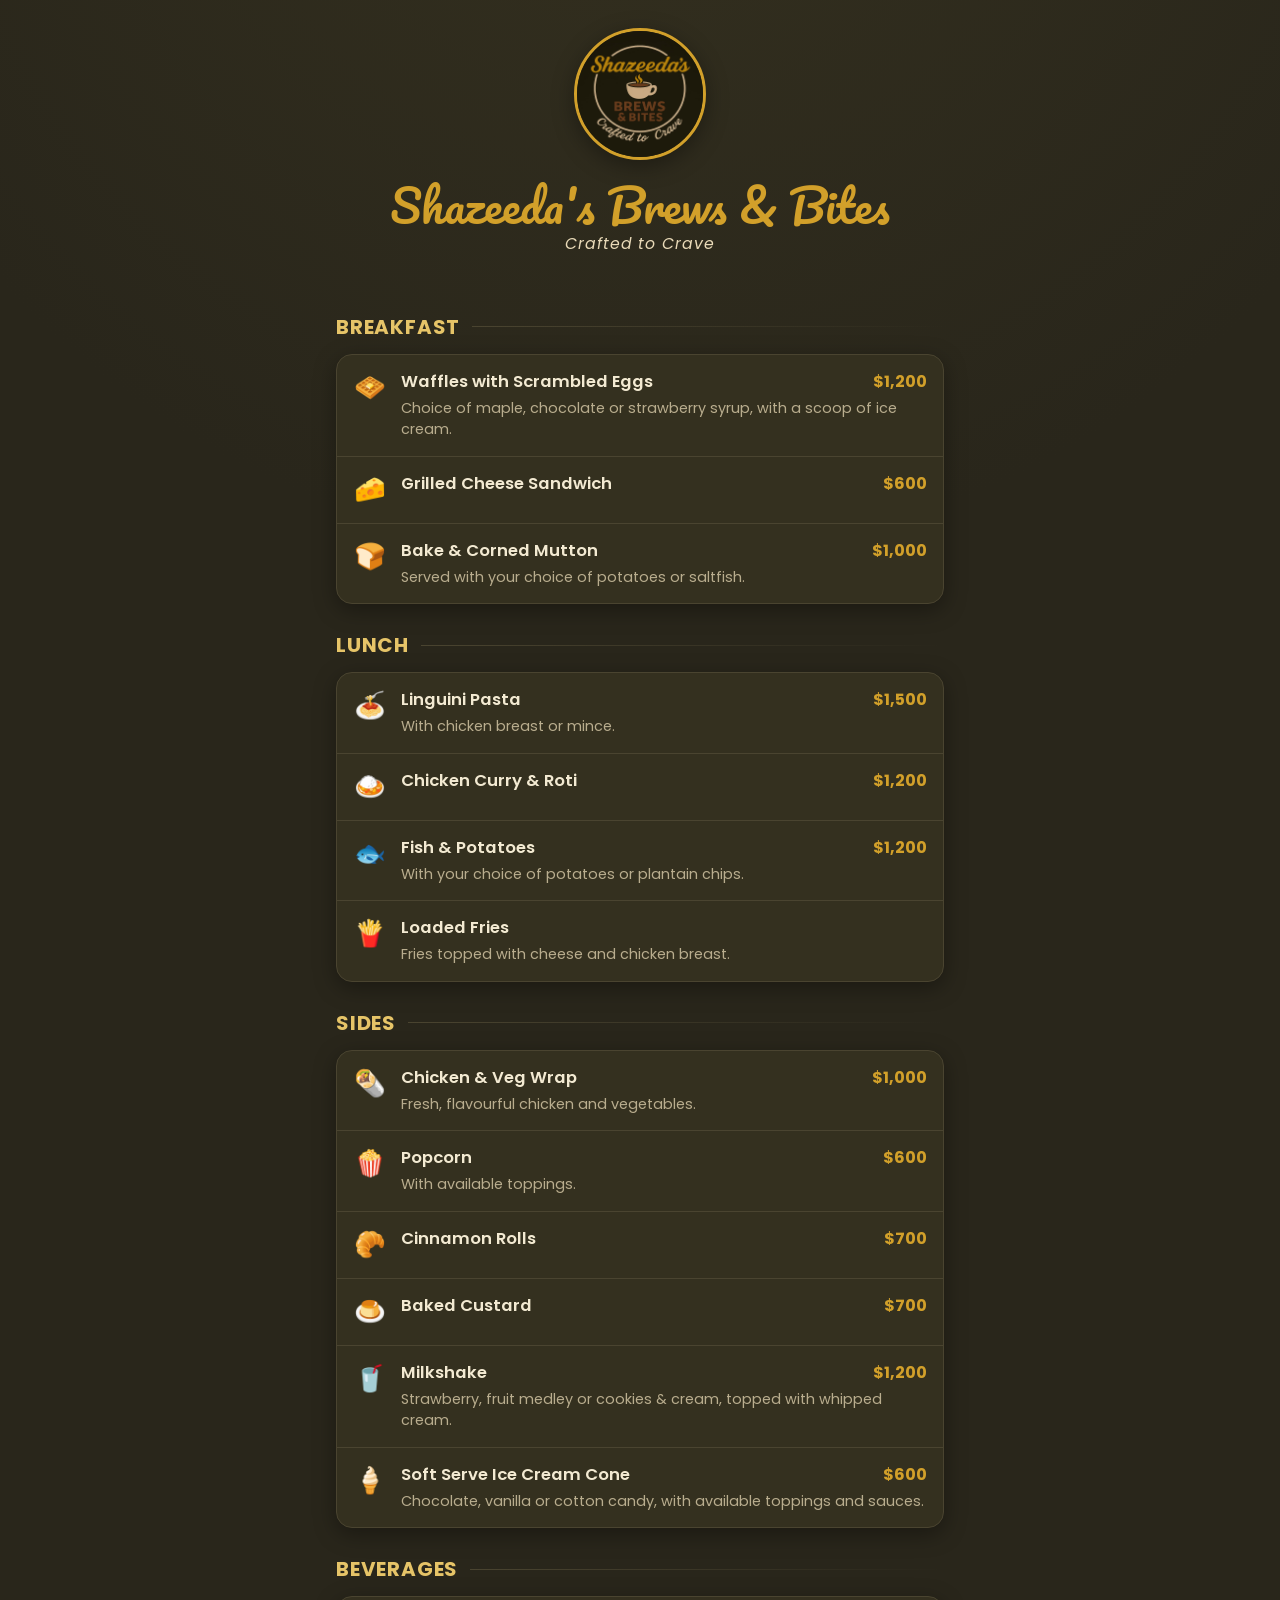
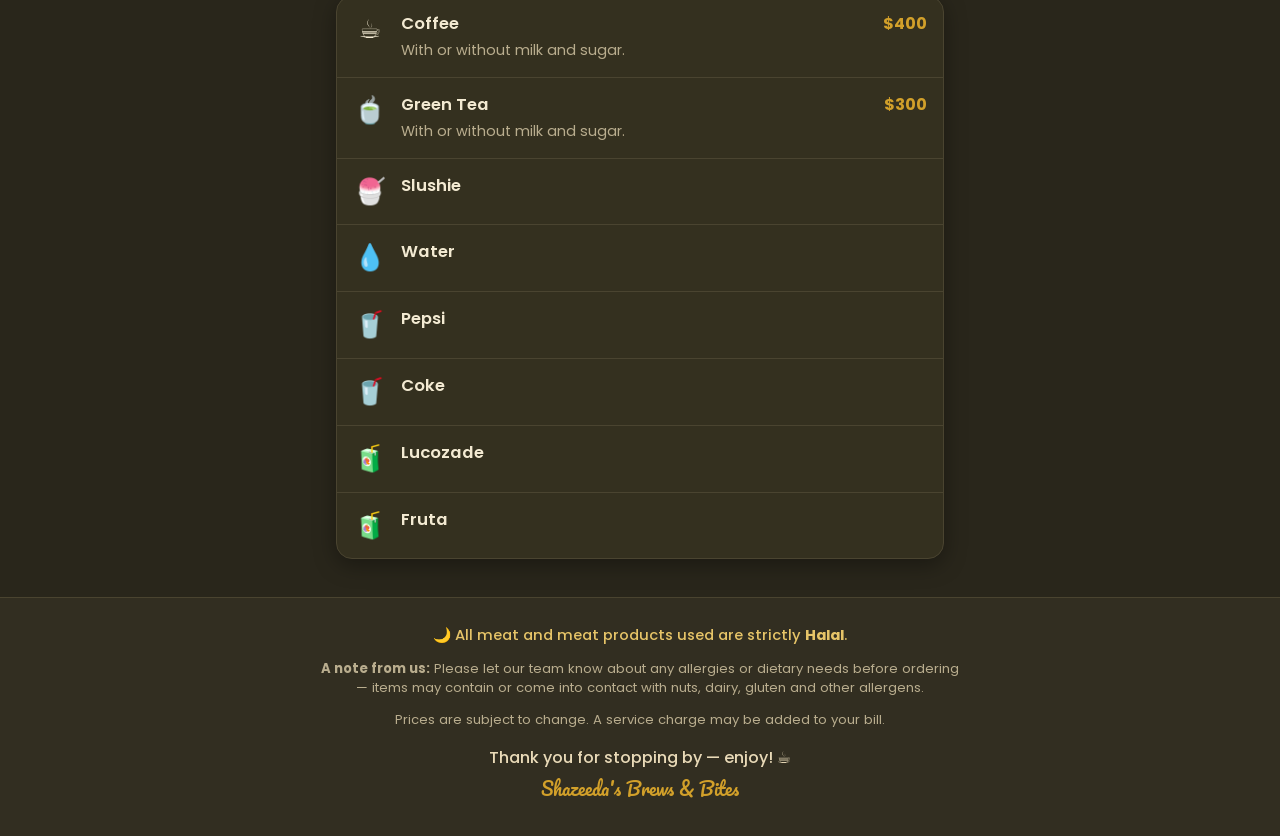
==== index.html @ 7656aca6 "Initial commit: Shazeeda's Brews & Bites digital menu Single-page, mobile-first QR menu. Loads from " ====
<!DOCTYPE html>
<html lang="en">
<head>
  <meta charset="UTF-8" />
  <meta name="viewport" content="width=device-width, initial-scale=1.0, viewport-fit=cover" />
  <meta name="theme-color" content="#29261b" />
  <title>Shazeeda's Brews &amp; Bites — Menu</title>
  <meta name="description" content="The menu for Shazeeda's Brews & Bites — crafted to crave. Coffee, cold drinks, bites and sweets." />

  <!-- Open Graph (nice preview if the link is shared) -->
  <meta property="og:title" content="Shazeeda's Brews & Bites — Menu" />
  <meta property="og:description" content="Crafted to crave. Tap to view our full menu." />
  <meta property="og:image" content="assets/logo.jpeg" />
  <meta property="og:type" content="website" />

  <link rel="icon" href="assets/logo.jpeg" />
  <link rel="apple-touch-icon" href="assets/logo.jpeg" />
  <link rel="preconnect" href="https://fonts.googleapis.com" />
  <link rel="preconnect" href="https://fonts.gstatic.com" crossorigin />
  <link href="https://fonts.googleapis.com/css2?family=Pacifico&family=Poppins:wght@400;500;600;700&display=swap" rel="stylesheet" />
  <link rel="stylesheet" href="css/styles.css" />
</head>
<body>
  <header class="header">
    <div class="header__inner">
      <img class="header__logo" src="assets/logo.jpeg" alt="Shazeeda's Brews & Bites logo" />
      <h1 class="header__name">Shazeeda's Brews &amp; Bites</h1>
      <p class="header__tagline">Crafted to Crave</p>
    </div>
  </header>

  <main class="menu" id="menu" aria-live="polite">
    <!-- Loading / error / menu content is injected here by js/app.js -->
    <div class="state" id="state">
      <div class="spinner" aria-hidden="true"></div>
      <p>Loading menu…</p>
    </div>
  </main>

  <footer class="footer">
    <div class="footer__inner">
      <p class="footer__note footer__halal">
        🌙 All meat and meat products used are strictly <strong>Halal</strong>.
      </p>
      <p class="footer__note">
        <strong>A note from us:</strong> Please let our team know about any
        allergies or dietary needs before ordering — items may contain or come
        into contact with nuts, dairy, gluten and other allergens.
      </p>
      <p class="footer__note">
        Prices are subject to change. A service charge may be added to your bill.
      </p>
      <p class="footer__thanks">Thank you for stopping by — enjoy! ☕</p>
      <p class="footer__brand">Shazeeda's Brews &amp; Bites</p>
    </div>
  </footer>

  <script src="js/config.js"></script>
  <script src="js/app.js"></script>
</body>
</html>
---- css/styles.css ----
/* =============================================================
   Shazeeda's Brews & Bites — styles
   Brand palette pulled from the logo:
     deep olive-brown background, gold script, cream, warm brown.
   Mobile-first; scales up cleanly on tablet/desktop.
   ============================================================= */

:root {
  --bg:        #29261b;  /* deep olive-brown (logo background) */
  --bg-soft:   #322e21;  /* slightly lighter panel */
  --card:      #34301f;  /* menu card */
  --card-line: #4a4430;  /* hairline / dividers */
  --gold:      #d2a02a;  /* "Shazeeda's" script gold */
  --gold-soft: #e6c468;
  --cream:     #e9dab8;  /* cup / outline cream */
  --brown:     #6d4a30;  /* "BREWS & BITES" brown */
  --text:      #f3ead2;  /* main readable text */
  --text-dim:  #b9ad8e;  /* descriptions / muted */

  --maxw: 640px;
  --radius: 16px;
  --shadow: 0 6px 22px rgba(0, 0, 0, 0.35);
}

* { box-sizing: border-box; }

html { -webkit-text-size-adjust: 100%; }

body {
  margin: 0;
  font-family: "Poppins", system-ui, -apple-system, Segoe UI, Roboto, sans-serif;
  color: var(--text);
  background: var(--bg);
  background-image:
    radial-gradient(120% 60% at 50% -10%, #34301f 0%, var(--bg) 55%);
  line-height: 1.5;
  -webkit-font-smoothing: antialiased;
  text-rendering: optimizeLegibility;
}

/* ---------- Header ---------- */
.header {
  padding: calc(env(safe-area-inset-top) + 28px) 20px 22px;
  text-align: center;
}
.header__inner { max-width: var(--maxw); margin: 0 auto; }

.header__logo {
  width: 132px;
  height: 132px;
  object-fit: cover;
  border-radius: 50%;
  border: 3px solid var(--gold);
  box-shadow: var(--shadow);
  background: var(--bg);
}
.header__name {
  font-family: "Pacifico", cursive;
  font-weight: 400;
  color: var(--gold);
  font-size: clamp(1.9rem, 8vw, 2.8rem);
  margin: 14px 0 2px;
  line-height: 1.1;
}
.header__tagline {
  margin: 0;
  color: var(--cream);
  font-style: italic;
  letter-spacing: 0.06em;
  font-size: 0.98rem;
}

/* ---------- Menu ---------- */
.menu {
  max-width: var(--maxw);
  margin: 0 auto;
  padding: 8px 16px 28px;
}

.category { margin-top: 26px; }

.category__title {
  display: flex;
  align-items: center;
  gap: 12px;
  font-size: 1.25rem;
  font-weight: 700;
  letter-spacing: 0.04em;
  text-transform: uppercase;
  color: var(--gold-soft);
  margin: 0 0 12px;
}
.category__title::after {
  content: "";
  flex: 1;
  height: 1px;
  background: linear-gradient(to right, var(--card-line), transparent);
}

.card {
  background: var(--card);
  border: 1px solid var(--card-line);
  border-radius: var(--radius);
  overflow: hidden;
  box-shadow: var(--shadow);
}

.item {
  display: flex;
  align-items: flex-start;
  gap: 14px;
  padding: 15px 16px;
}
.item + .item { border-top: 1px solid var(--card-line); }

.item__icon {
  font-size: 1.6rem;
  line-height: 1.4;
  flex-shrink: 0;
  width: 34px;
  text-align: center;
}
.item__body { flex: 1; min-width: 0; }

.item__head {
  display: flex;
  justify-content: space-between;
  align-items: baseline;
  gap: 12px;
}
.item__name {
  font-weight: 600;
  font-size: 1.04rem;
  color: var(--text);
}
.item__price {
  font-weight: 700;
  color: var(--gold);
  white-space: nowrap;
  font-variant-numeric: tabular-nums;
}
.item__desc {
  margin: 3px 0 0;
  color: var(--text-dim);
  font-size: 0.9rem;
}

/* ---------- Loading / empty / error states ---------- */
.state {
  text-align: center;
  color: var(--text-dim);
  padding: 60px 20px;
}
.spinner {
  width: 38px;
  height: 38px;
  margin: 0 auto 14px;
  border: 3px solid var(--card-line);
  border-top-color: var(--gold);
  border-radius: 50%;
  animation: spin 0.9s linear infinite;
}
@keyframes spin { to { transform: rotate(360deg); } }

/* ---------- Footer ---------- */
.footer {
  margin-top: 10px;
  padding: 26px 20px calc(env(safe-area-inset-bottom) + 34px);
  background: var(--bg-soft);
  border-top: 1px solid var(--card-line);
}
.footer__inner {
  max-width: var(--maxw);
  margin: 0 auto;
  text-align: center;
}
.footer__note {
  font-size: 0.82rem;
  color: var(--text-dim);
  margin: 0 0 12px;
}
.footer__halal {
  color: var(--gold-soft);
  font-size: 0.92rem;
  font-weight: 500;
}
.footer__thanks {
  color: var(--cream);
  font-weight: 500;
  margin: 16px 0 6px;
}
.footer__brand {
  font-family: "Pacifico", cursive;
  color: var(--gold);
  font-size: 1.1rem;
  margin: 4px 0 0;
}

/* Respect reduced-motion preference */
@media (prefers-reduced-motion: reduce) {
  .spinner { animation: none; }
}
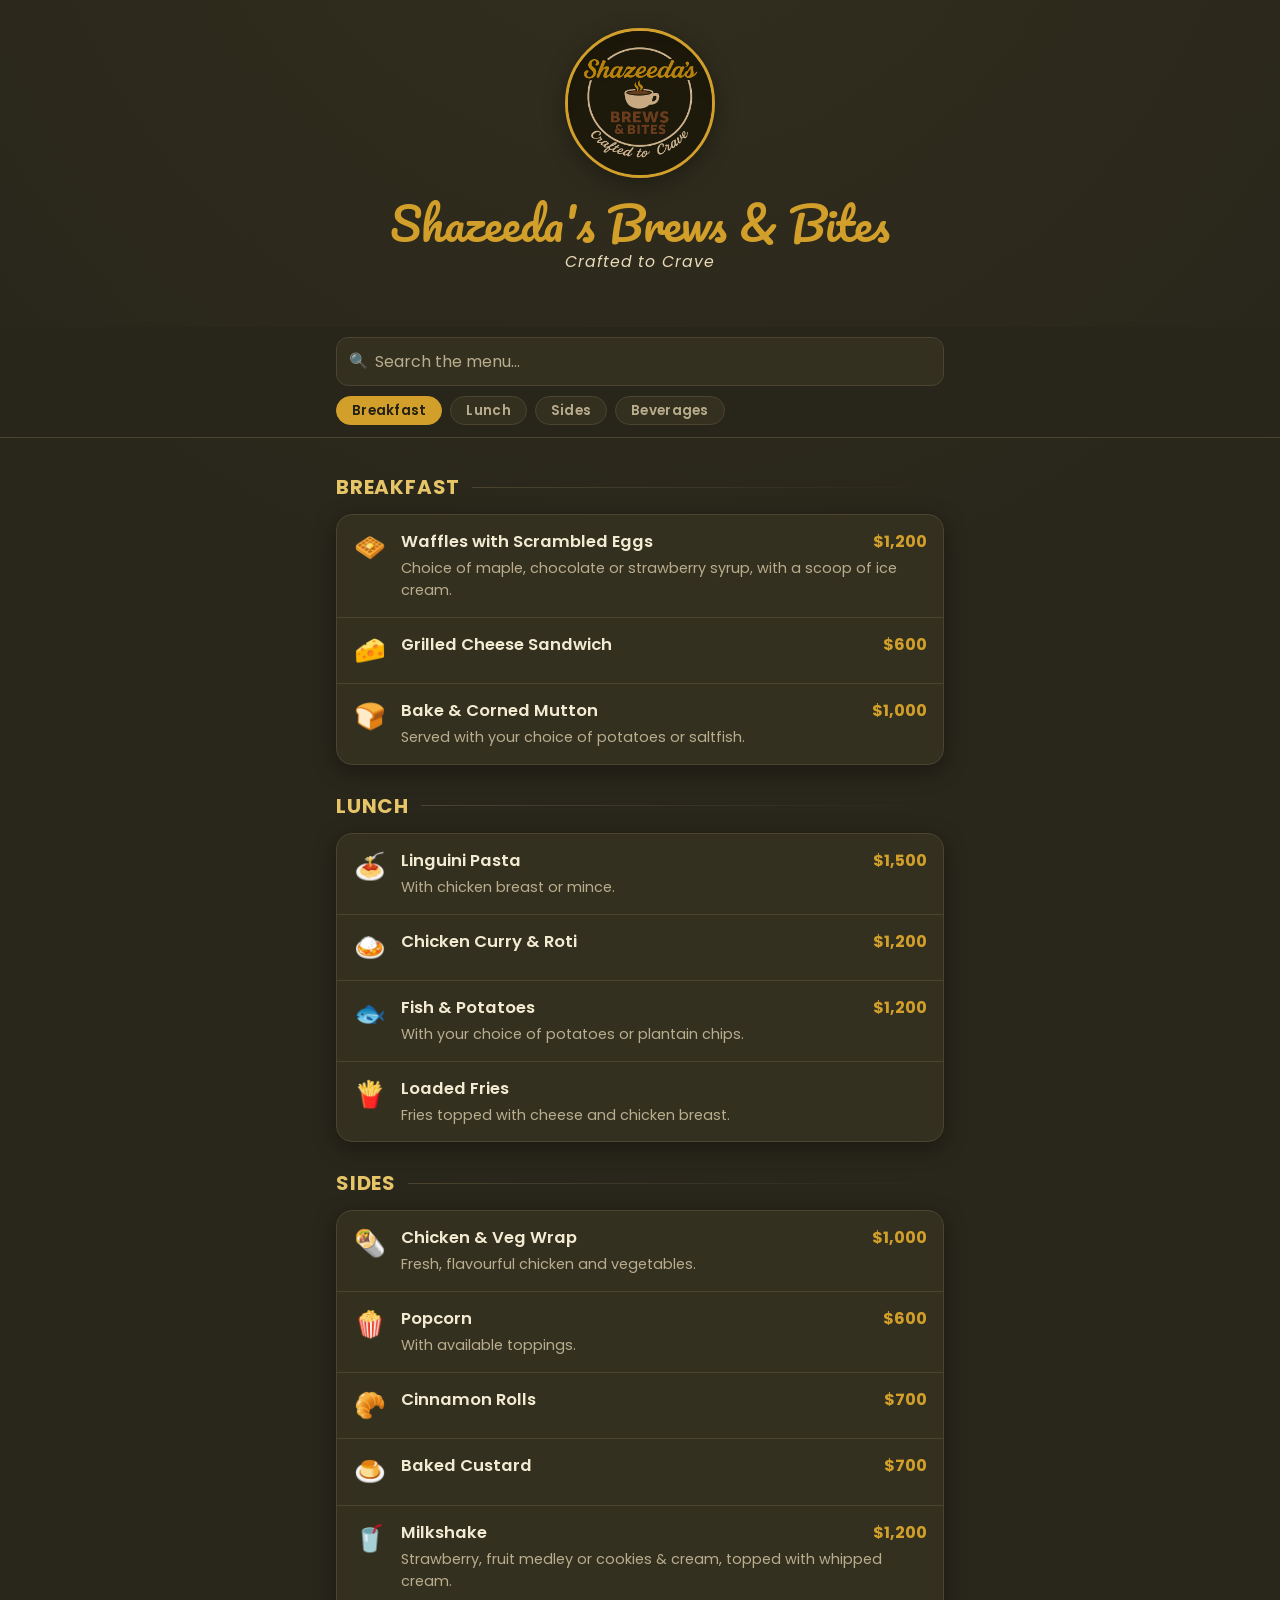
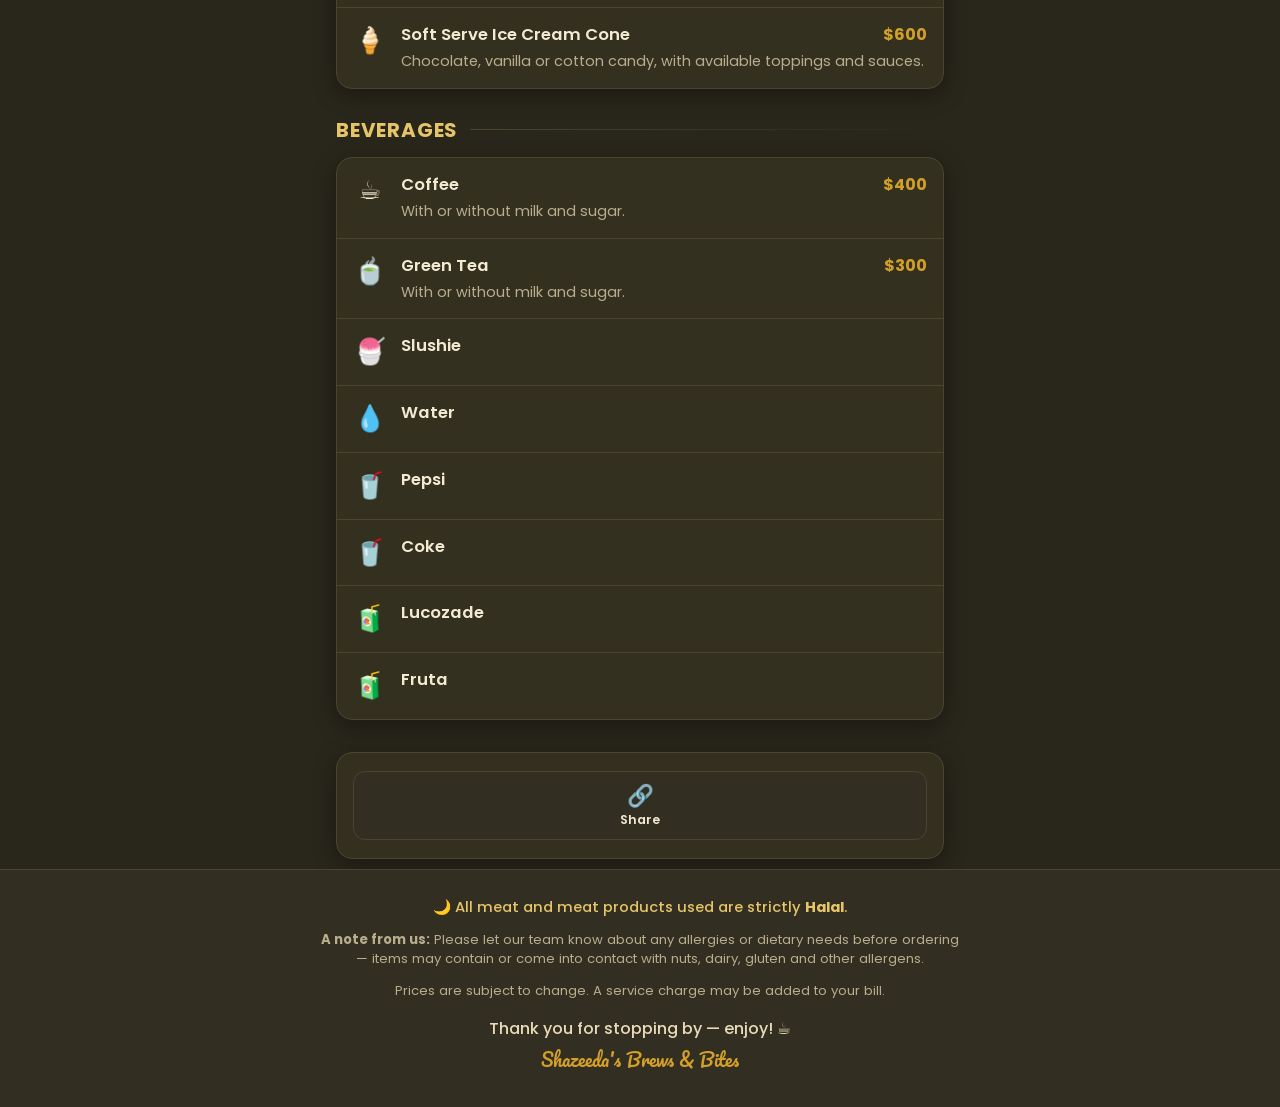
==== commit 744d0d40: "Add menu UX features: search, category tabs, contact bar, hours, caching - Sticky category tabs with" ====
--- a/index.html
+++ b/index.html
@@ -5,7 +5,7 @@
   <meta name="viewport" content="width=device-width, initial-scale=1.0, viewport-fit=cover" />
   <meta name="theme-color" content="#29261b" />
   <title>Shazeeda's Brews &amp; Bites — Menu</title>
-  <meta name="description" content="The menu for Shazeeda's Brews & Bites — crafted to crave. Coffee, cold drinks, bites and sweets." />
+  <meta name="description" content="The menu for Shazeeda's Brews & Bites — crafted to crave. Breakfast, lunch, sides and beverages. All meat strictly Halal." />
 
   <!-- Open Graph (nice preview if the link is shared) -->
   <meta property="og:title" content="Shazeeda's Brews & Bites — Menu" />
@@ -15,6 +15,7 @@
 
   <link rel="icon" href="assets/logo.jpeg" />
   <link rel="apple-touch-icon" href="assets/logo.jpeg" />
+  <link rel="manifest" href="manifest.webmanifest" />
   <link rel="preconnect" href="https://fonts.googleapis.com" />
   <link rel="preconnect" href="https://fonts.gstatic.com" crossorigin />
   <link href="https://fonts.googleapis.com/css2?family=Pacifico&family=Poppins:wght@400;500;600;700&display=swap" rel="stylesheet" />
@@ -26,8 +27,29 @@
       <img class="header__logo" src="assets/logo.jpeg" alt="Shazeeda's Brews & Bites logo" />
       <h1 class="header__name">Shazeeda's Brews &amp; Bites</h1>
       <p class="header__tagline">Crafted to Crave</p>
+      <!-- Open / Closed badge injected here by js/app.js when hours are set -->
+      <div id="status-badge" class="status-badge" hidden></div>
     </div>
   </header>
+
+  <!-- Sticky controls: search + category tabs (built by js/app.js) -->
+  <div class="controls" id="controls">
+    <div class="controls__inner">
+      <div class="search" id="search-wrap" hidden>
+        <span class="search__icon" aria-hidden="true">🔍</span>
+        <input
+          id="search"
+          class="search__input"
+          type="search"
+          inputmode="search"
+          autocomplete="off"
+          placeholder="Search the menu…"
+          aria-label="Search the menu"
+        />
+      </div>
+      <nav class="catnav" id="catnav" aria-label="Menu categories"></nav>
+    </div>
+  </div>
 
   <main class="menu" id="menu" aria-live="polite">
     <!-- Loading / error / menu content is injected here by js/app.js -->
@@ -36,6 +58,9 @@
       <p>Loading menu…</p>
     </div>
   </main>
+
+  <!-- Contact / hours card (built by js/app.js from BUSINESS_INFO) -->
+  <section class="info" id="info" hidden></section>
 
   <footer class="footer">
     <div class="footer__inner">
@@ -55,6 +80,9 @@
     </div>
   </footer>
 
+  <!-- Back to top -->
+  <button id="to-top" class="to-top" type="button" aria-label="Back to top" hidden>↑</button>
+
   <script src="js/config.js"></script>
   <script src="js/app.js"></script>
 </body>
--- a/css/styles.css
+++ b/css/styles.css
@@ -24,7 +24,11 @@
 
 * { box-sizing: border-box; }
 
-html { -webkit-text-size-adjust: 100%; }
+html {
+  -webkit-text-size-adjust: 100%;
+  scroll-behavior: smooth;
+  scroll-padding-top: 120px; /* keep anchored sections clear of sticky nav */
+}
 
 body {
   margin: 0;
@@ -196,7 +200,233 @@
   margin: 4px 0 0;
 }
 
+/* ---------- Status badge (Open / Closed) ---------- */
+.status-badge {
+  display: inline-flex;
+  align-items: center;
+  gap: 6px;
+  margin-top: 12px;
+  padding: 5px 13px;
+  border-radius: 999px;
+  font-size: 0.82rem;
+  font-weight: 600;
+  border: 1px solid transparent;
+}
+.status-badge.is-open {
+  color: #b9f6c0;
+  background: rgba(60, 160, 80, 0.15);
+  border-color: rgba(120, 210, 140, 0.4);
+}
+.status-badge.is-closed {
+  color: #f0c0a8;
+  background: rgba(170, 80, 50, 0.15);
+  border-color: rgba(210, 130, 100, 0.4);
+}
+.status-badge__detail { font-weight: 400; opacity: 0.85; }
+
+/* ---------- Sticky controls (search + category tabs) ---------- */
+.controls {
+  position: sticky;
+  top: 0;
+  z-index: 20;
+  background: rgba(41, 38, 27, 0.92);
+  backdrop-filter: blur(8px);
+  -webkit-backdrop-filter: blur(8px);
+  border-bottom: 1px solid var(--card-line);
+}
+.controls__inner {
+  max-width: var(--maxw);
+  margin: 0 auto;
+  padding: 10px 16px;
+}
+
+.search { position: relative; }
+.search__icon {
+  position: absolute;
+  left: 13px; top: 50%;
+  transform: translateY(-50%);
+  font-size: 0.95rem;
+  opacity: 0.7;
+  pointer-events: none;
+}
+.search__input {
+  width: 100%;
+  padding: 11px 14px 11px 38px;
+  border-radius: 12px;
+  border: 1px solid var(--card-line);
+  background: var(--card);
+  color: var(--text);
+  font-size: 16px; /* >=16px stops iOS zoom-on-focus */
+  font-family: inherit;
+}
+.search__input::placeholder { color: var(--text-dim); }
+.search__input:focus {
+  outline: none;
+  border-color: var(--gold);
+  box-shadow: 0 0 0 3px rgba(210, 160, 42, 0.18);
+}
+
+.catnav {
+  display: flex;
+  gap: 8px;
+  overflow-x: auto;
+  scrollbar-width: none;
+  margin-top: 10px;
+  padding-bottom: 2px;
+}
+.catnav::-webkit-scrollbar { display: none; }
+.catnav:empty { display: none; }
+.catnav__btn {
+  flex: 0 0 auto;
+  padding: 7px 15px;
+  border-radius: 999px;
+  border: 1px solid var(--card-line);
+  background: var(--card);
+  color: var(--text-dim);
+  font: 600 0.85rem/1 "Poppins", sans-serif;
+  letter-spacing: 0.02em;
+  cursor: pointer;
+  transition: background 0.15s, color 0.15s, border-color 0.15s;
+}
+.catnav__btn.is-active {
+  background: var(--gold);
+  color: #221f15;
+  border-color: var(--gold);
+}
+
+/* ---------- Item tags ---------- */
+.tags { display: flex; flex-wrap: wrap; gap: 6px; margin-top: 7px; }
+.tag {
+  font-size: 0.7rem;
+  font-weight: 600;
+  letter-spacing: 0.03em;
+  text-transform: uppercase;
+  color: var(--gold-soft);
+  background: rgba(210, 160, 42, 0.12);
+  border: 1px solid rgba(210, 160, 42, 0.3);
+  border-radius: 6px;
+  padding: 2px 8px;
+}
+
+/* ---------- Info card (contact / hours) ---------- */
+.info {
+  max-width: var(--maxw);
+  margin: 4px auto 0;
+  padding: 0 16px;
+}
+.info__inner {
+  background: var(--card);
+  border: 1px solid var(--card-line);
+  border-radius: var(--radius);
+  padding: 18px 16px;
+  box-shadow: var(--shadow);
+}
+.actions {
+  display: grid;
+  grid-template-columns: repeat(auto-fit, minmax(84px, 1fr));
+  gap: 10px;
+}
+.action {
+  display: flex;
+  flex-direction: column;
+  align-items: center;
+  gap: 5px;
+  padding: 12px 6px;
+  border-radius: 12px;
+  border: 1px solid var(--card-line);
+  background: var(--bg-soft);
+  color: var(--text);
+  font: 600 0.78rem/1.1 "Poppins", sans-serif;
+  text-decoration: none;
+  cursor: pointer;
+  text-align: center;
+  transition: transform 0.12s, border-color 0.12s;
+}
+.action:active { transform: scale(0.96); }
+.action:hover { border-color: var(--gold); }
+.action__icon { font-size: 1.35rem; }
+
+.info__address {
+  margin: 14px 0 0;
+  text-align: center;
+  color: var(--cream);
+  font-size: 0.9rem;
+}
+
+.hours { margin-top: 14px; }
+.hours summary {
+  cursor: pointer;
+  color: var(--gold-soft);
+  font-weight: 600;
+  font-size: 0.9rem;
+  list-style: none;
+  text-align: center;
+}
+.hours summary::-webkit-details-marker { display: none; }
+.hours__list {
+  list-style: none;
+  margin: 12px 0 0;
+  padding: 0;
+}
+.hours__row {
+  display: flex;
+  justify-content: space-between;
+  padding: 6px 4px;
+  font-size: 0.88rem;
+  color: var(--text-dim);
+  border-top: 1px solid var(--card-line);
+}
+.hours__row.is-today {
+  color: var(--text);
+  font-weight: 600;
+}
+
+/* ---------- Back to top ---------- */
+.to-top {
+  position: fixed;
+  right: 16px;
+  bottom: calc(env(safe-area-inset-bottom) + 16px);
+  z-index: 30;
+  width: 46px;
+  height: 46px;
+  border-radius: 50%;
+  border: 1px solid var(--gold);
+  background: var(--gold);
+  color: #221f15;
+  font-size: 1.3rem;
+  font-weight: 700;
+  cursor: pointer;
+  box-shadow: var(--shadow);
+}
+
+/* ---------- Toast ---------- */
+.toast {
+  position: fixed;
+  left: 50%;
+  bottom: calc(env(safe-area-inset-bottom) + 24px);
+  transform: translate(-50%, 20px);
+  z-index: 40;
+  background: #1d1b13;
+  color: var(--text);
+  border: 1px solid var(--card-line);
+  padding: 11px 18px;
+  border-radius: 999px;
+  font-size: 0.88rem;
+  box-shadow: var(--shadow);
+  opacity: 0;
+  pointer-events: none;
+  transition: opacity 0.2s, transform 0.2s;
+}
+.toast.is-shown { opacity: 1; transform: translate(-50%, 0); }
+
+/* Tablet / desktop niceties */
+@media (min-width: 700px) {
+  .header__logo { width: 150px; height: 150px; }
+}
+
 /* Respect reduced-motion preference */
 @media (prefers-reduced-motion: reduce) {
+  html { scroll-behavior: auto; }
   .spinner { animation: none; }
-}
+  .action, .catnav__btn, .toast { transition: none; }
+}
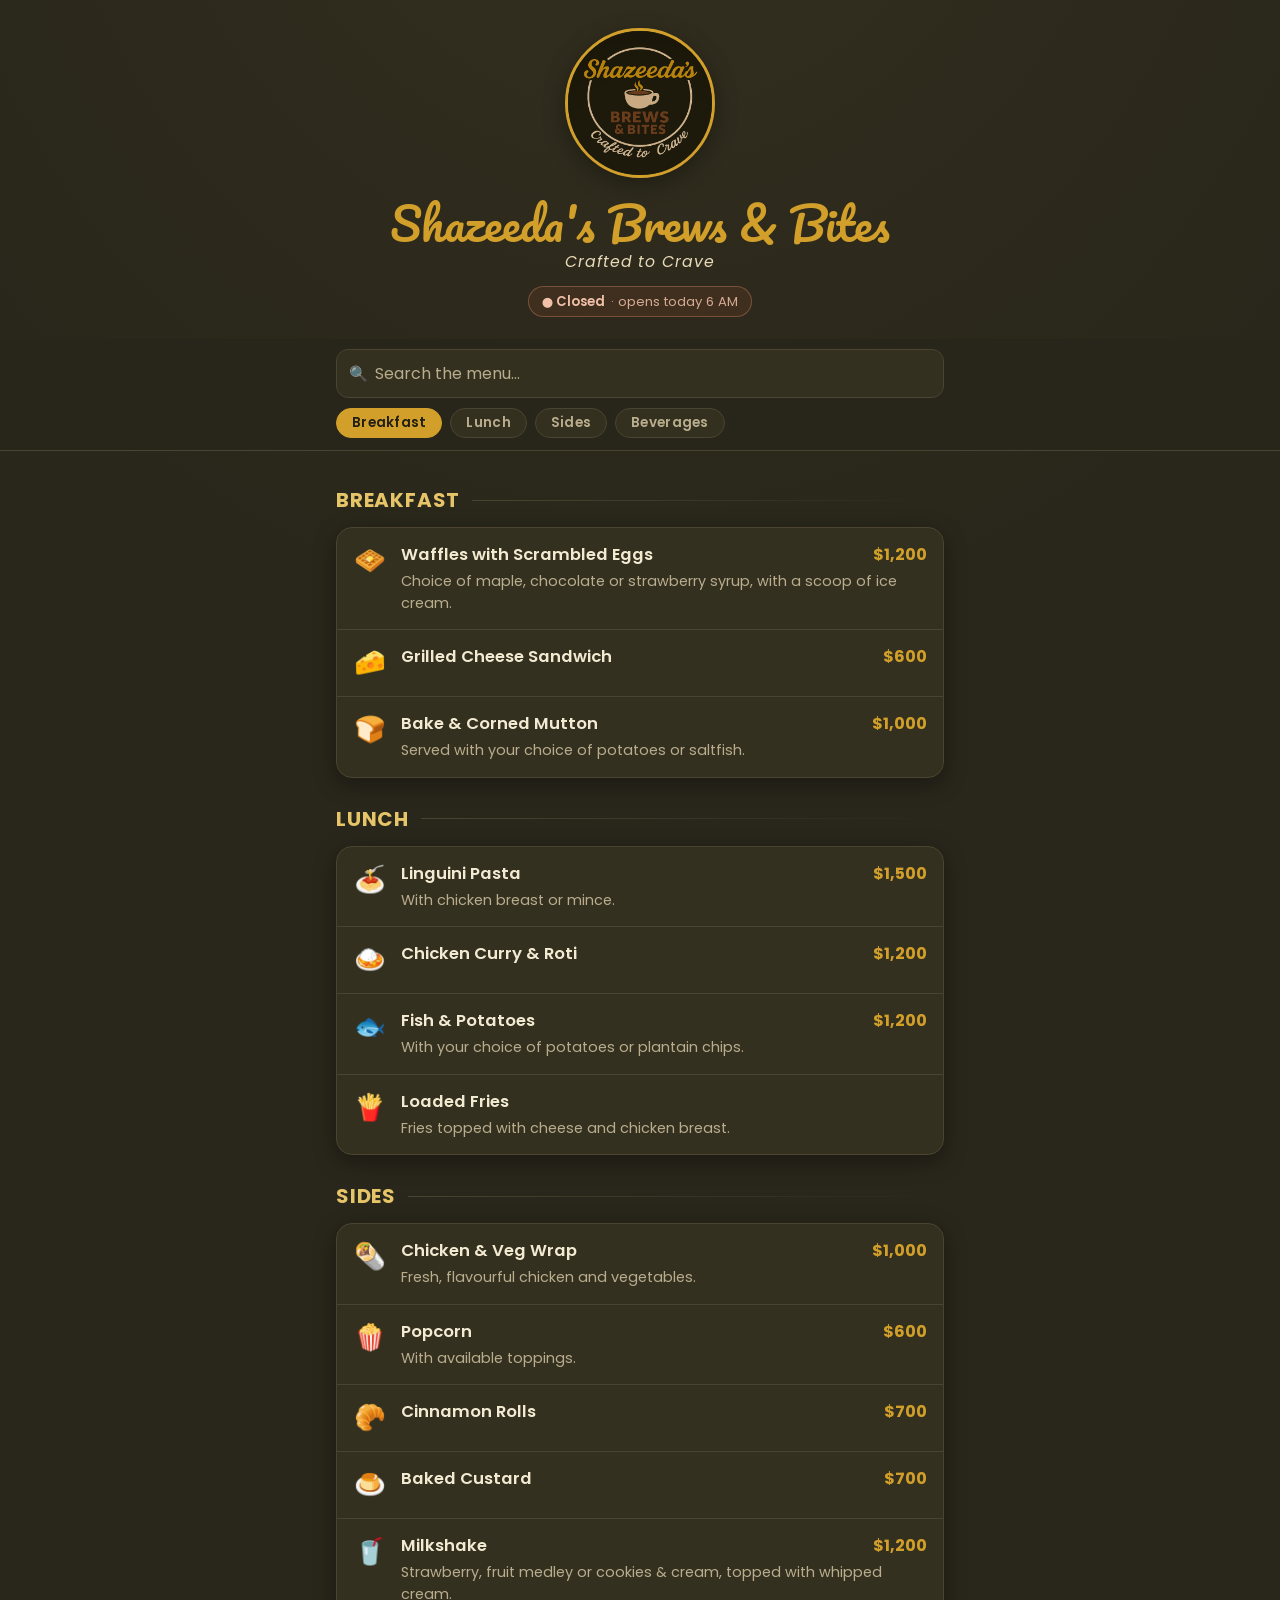
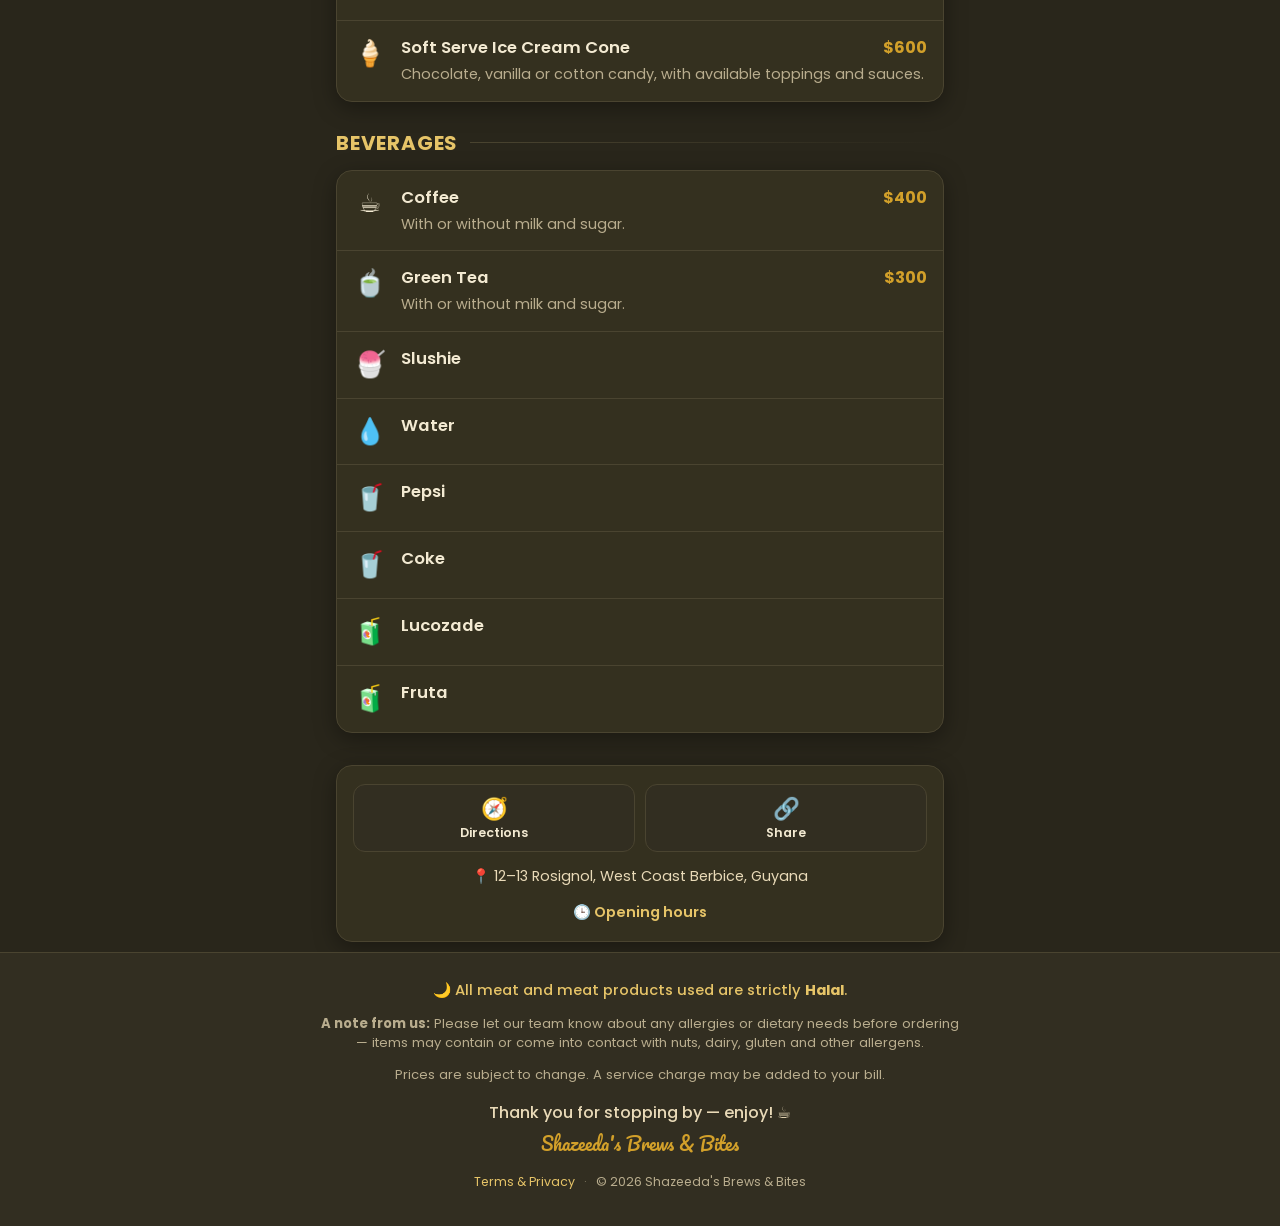
==== commit efb51727: "Pre-go-live: exact directions, security headers, legal pages - Point Directions button at the exact " ====
--- a/index.html
+++ b/index.html
@@ -77,6 +77,11 @@
       </p>
       <p class="footer__thanks">Thank you for stopping by — enjoy! ☕</p>
       <p class="footer__brand">Shazeeda's Brews &amp; Bites</p>
+      <p class="footer__legal">
+        <a href="legal.html">Terms &amp; Privacy</a>
+        <span aria-hidden="true">·</span>
+        © <span id="year">2026</span> Shazeeda's Brews &amp; Bites
+      </p>
     </div>
   </footer>
 
--- a/css/styles.css
+++ b/css/styles.css
@@ -199,6 +199,17 @@
   font-size: 1.1rem;
   margin: 4px 0 0;
 }
+.footer__legal {
+  margin: 16px 0 0;
+  font-size: 0.78rem;
+  color: var(--text-dim);
+}
+.footer__legal a {
+  color: var(--gold-soft);
+  text-decoration: none;
+}
+.footer__legal a:hover { text-decoration: underline; }
+.footer__legal span[aria-hidden] { margin: 0 6px; opacity: 0.6; }
 
 /* ---------- Status badge (Open / Closed) ---------- */
 .status-badge {
@@ -379,6 +390,13 @@
 .hours__row.is-today {
   color: var(--text);
   font-weight: 600;
+}
+.hours__note {
+  margin: 12px 0 0;
+  text-align: center;
+  font-size: 0.82rem;
+  color: var(--text-dim);
+  font-style: italic;
 }
 
 /* ---------- Back to top ---------- */
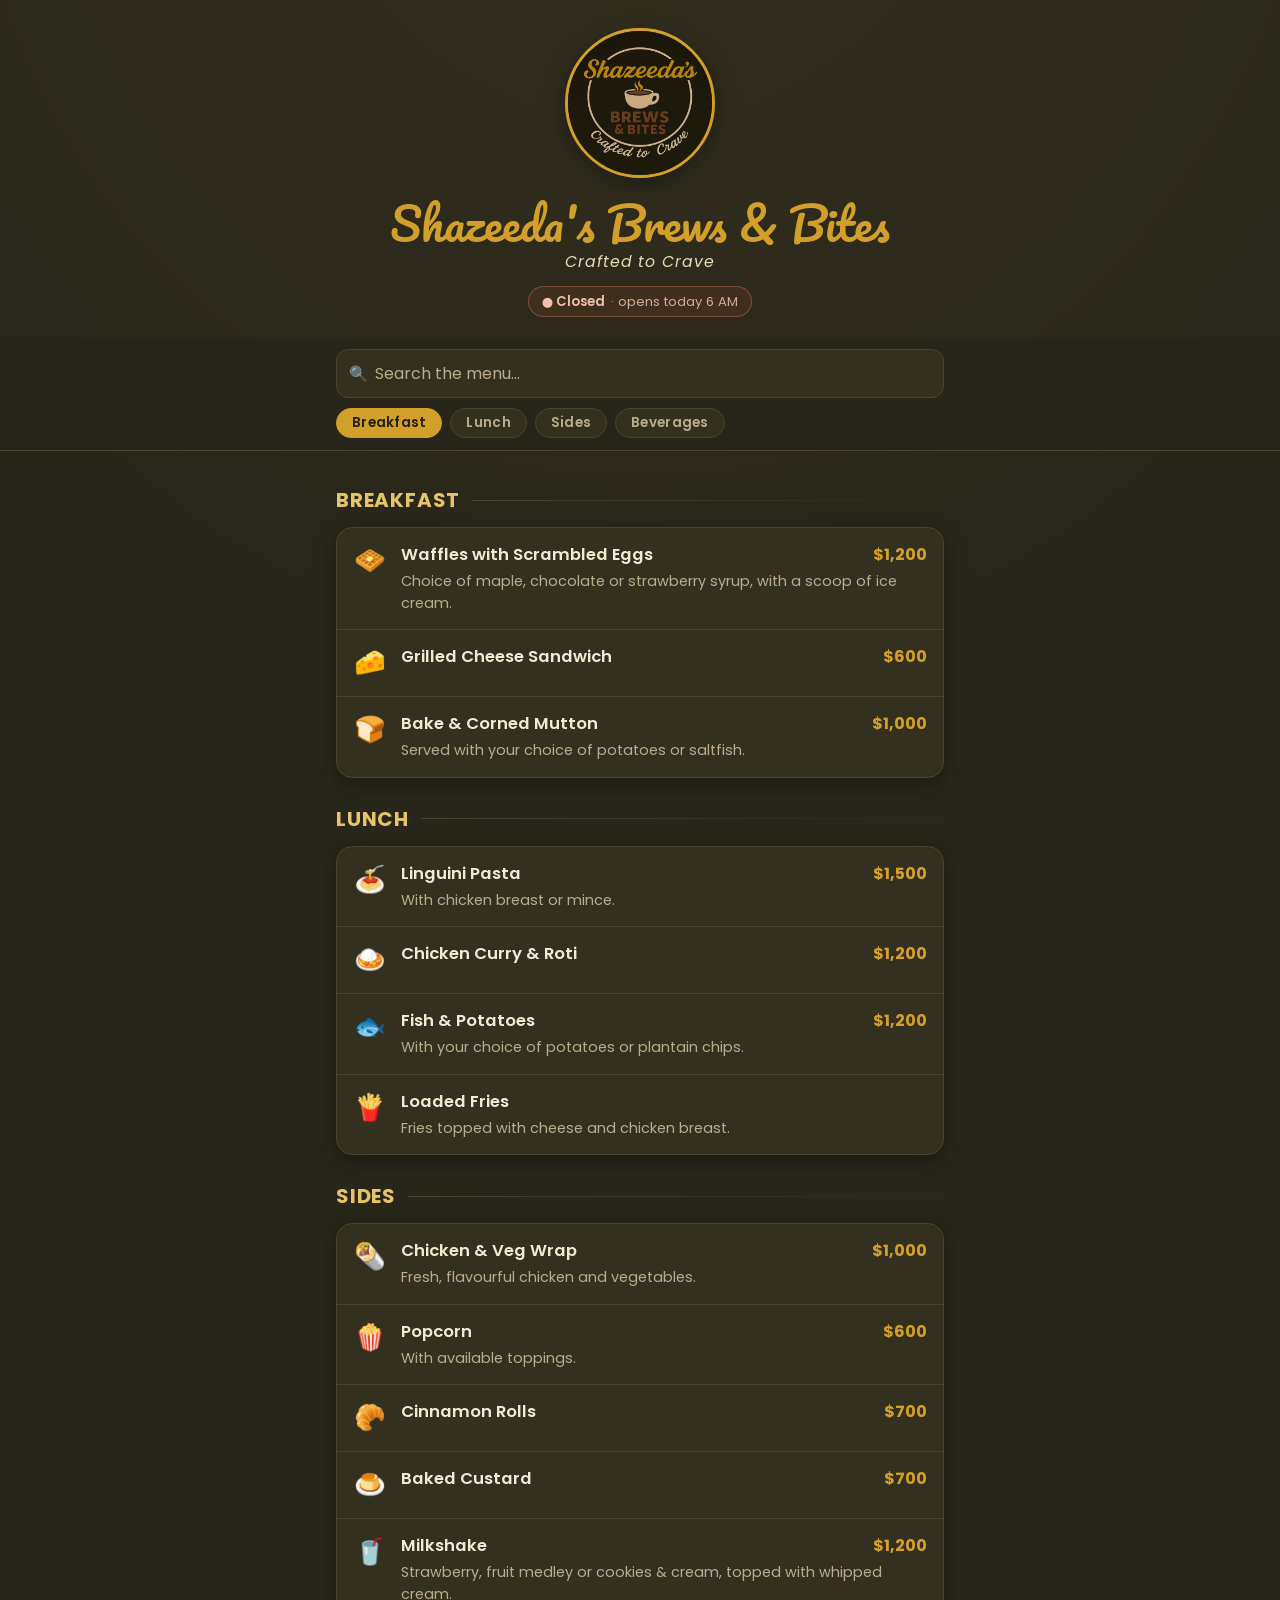
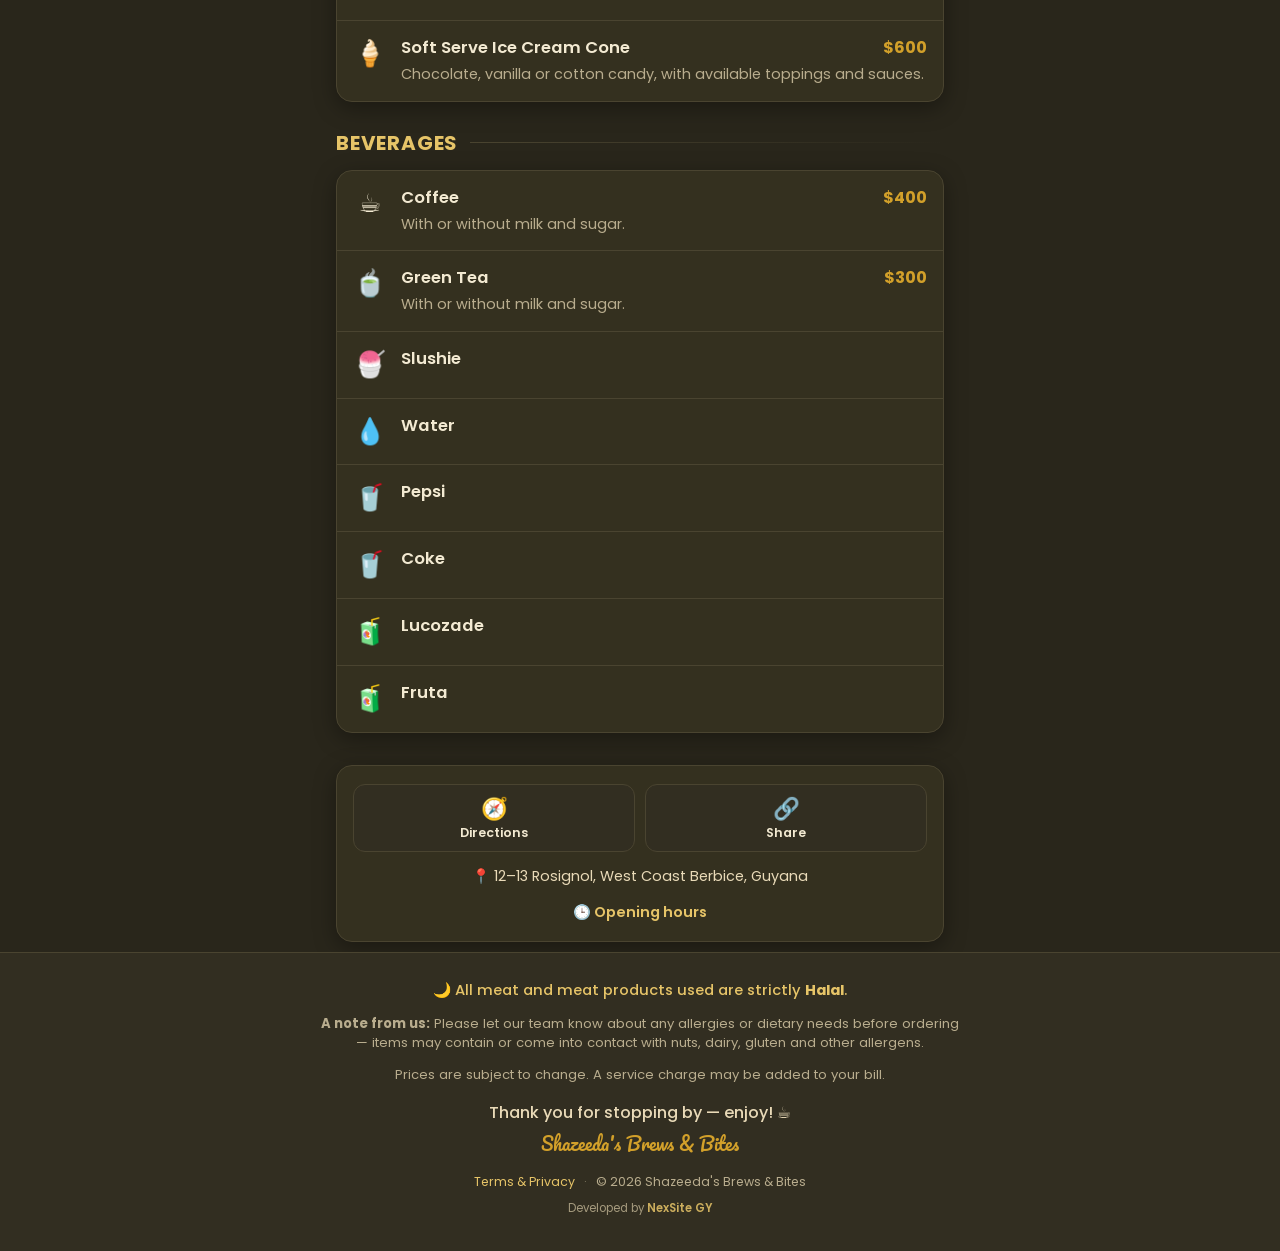
==== commit 6ad75b83: "Add developer credit (NexSite GY) to footer Co-Authored-By: Claude Opus 4.8 <noreply@anthropic.com>" ====
--- a/index.html
+++ b/index.html
@@ -82,6 +82,10 @@
         <span aria-hidden="true">·</span>
         © <span id="year">2026</span> Shazeeda's Brews &amp; Bites
       </p>
+      <p class="footer__credit">
+        Developed by
+        <a href="https://wa.me/5926413642" target="_blank" rel="noopener noreferrer">NexSite GY</a>
+      </p>
     </div>
   </footer>
 
--- a/css/styles.css
+++ b/css/styles.css
@@ -210,6 +210,18 @@
 }
 .footer__legal a:hover { text-decoration: underline; }
 .footer__legal span[aria-hidden] { margin: 0 6px; opacity: 0.6; }
+.footer__credit {
+  margin: 8px 0 0;
+  font-size: 0.72rem;
+  color: var(--text-dim);
+  opacity: 0.85;
+}
+.footer__credit a {
+  color: var(--gold-soft);
+  text-decoration: none;
+  font-weight: 600;
+}
+.footer__credit a:hover { text-decoration: underline; }
 
 /* ---------- Status badge (Open / Closed) ---------- */
 .status-badge {
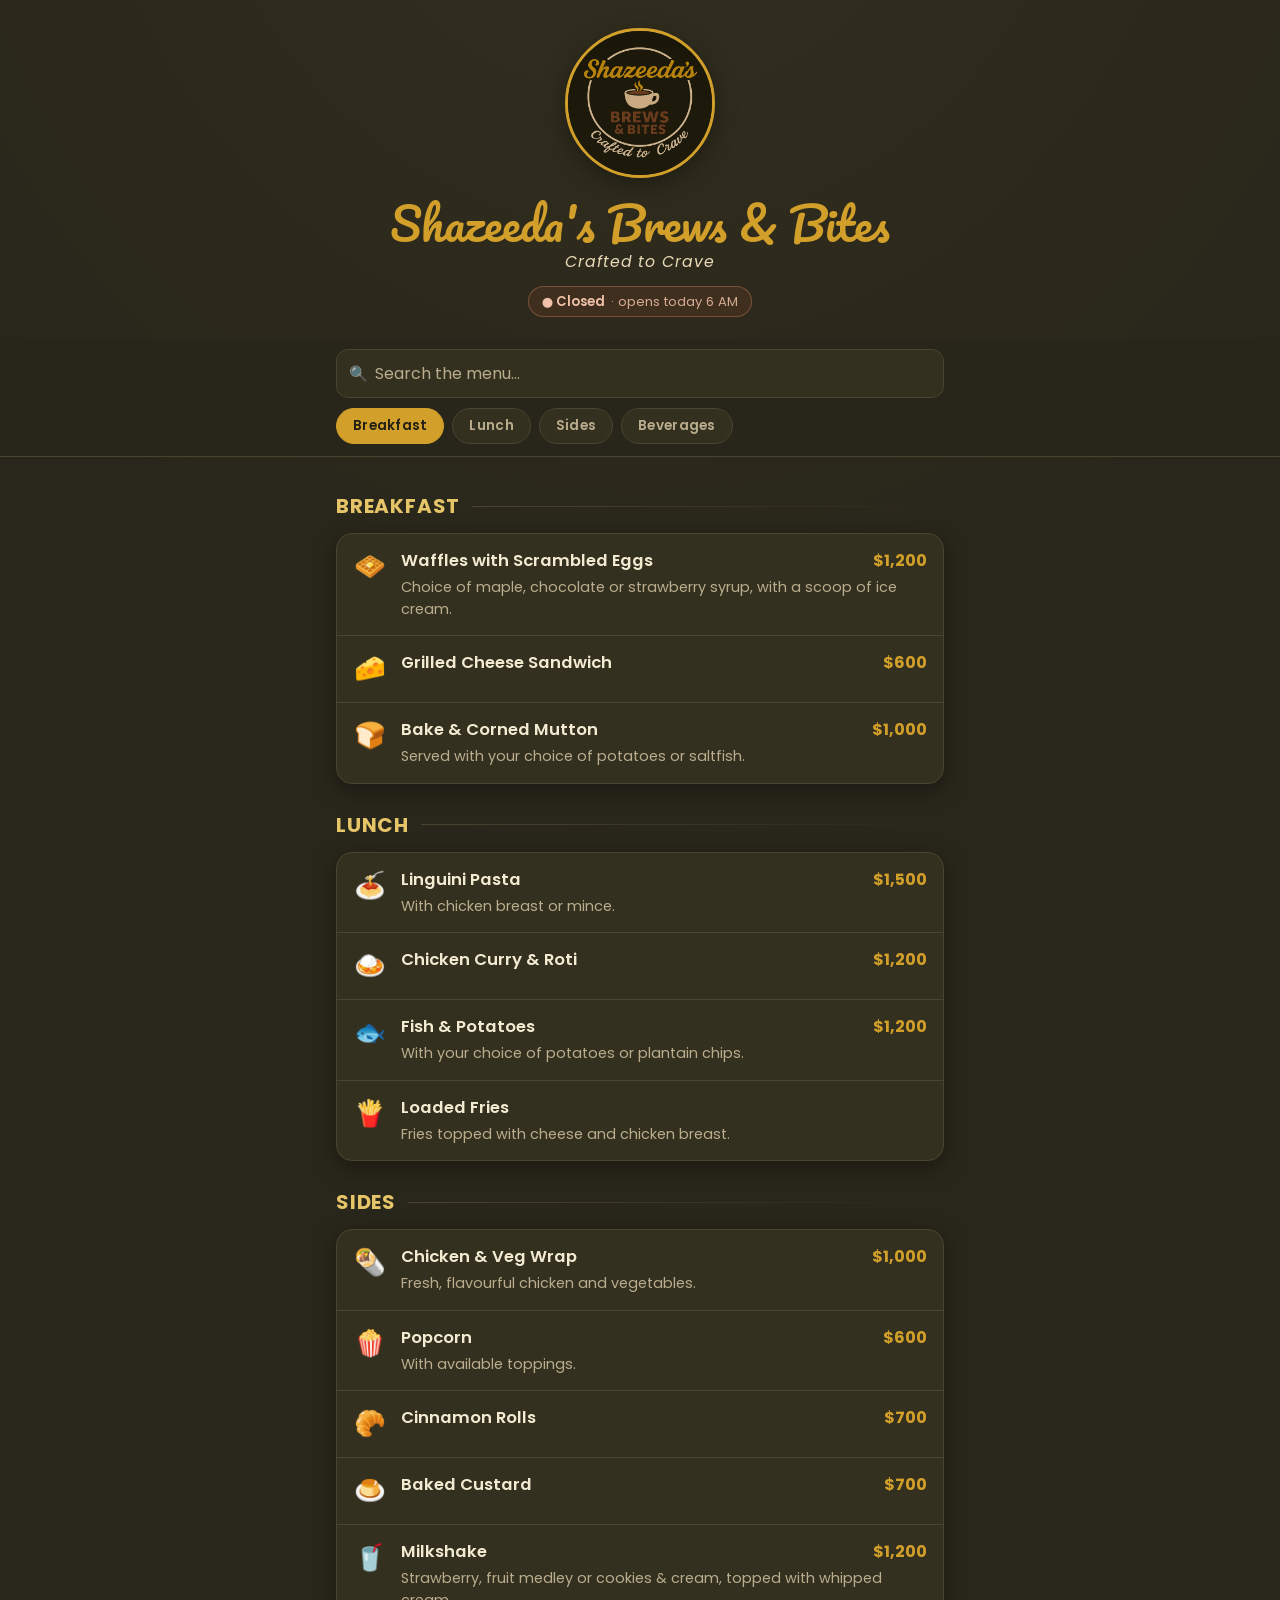
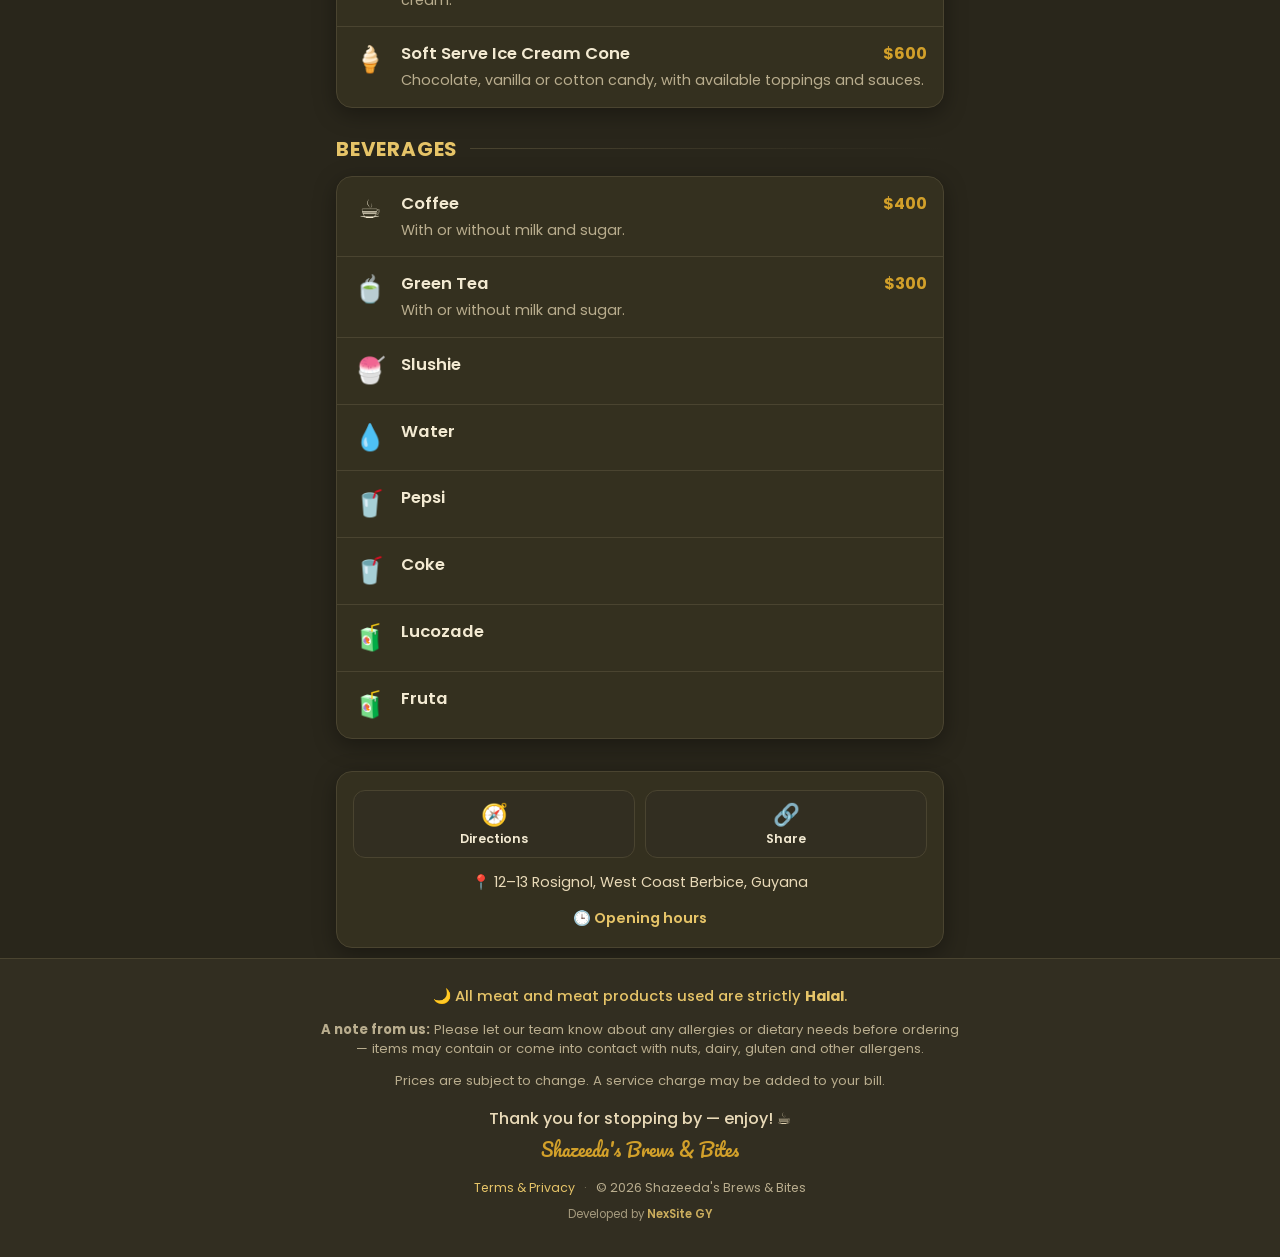
==== commit b7a53d3e: "Audit fixes: repair QR tool (CSP + dead CDN), OG tags, a11y, 404 page - qr.html was broken on the li" ====
--- a/index.html
+++ b/index.html
@@ -7,11 +7,16 @@
   <title>Shazeeda's Brews &amp; Bites — Menu</title>
   <meta name="description" content="The menu for Shazeeda's Brews & Bites — crafted to crave. Breakfast, lunch, sides and beverages. All meat strictly Halal." />
 
-  <!-- Open Graph (nice preview if the link is shared) -->
+  <!-- Open Graph (nice preview if the link is shared).
+       NOTE: scrapers (WhatsApp/Facebook) require ABSOLUTE URLs here.
+       Update these + the canonical link when the custom domain goes live. -->
   <meta property="og:title" content="Shazeeda's Brews & Bites — Menu" />
   <meta property="og:description" content="Crafted to crave. Tap to view our full menu." />
-  <meta property="og:image" content="assets/logo.jpeg" />
+  <meta property="og:image" content="https://shazeedas-brews-bites-menu.pages.dev/assets/logo.jpeg" />
+  <meta property="og:url" content="https://shazeedas-brews-bites-menu.pages.dev/" />
+  <meta property="og:site_name" content="Shazeeda's Brews &amp; Bites" />
   <meta property="og:type" content="website" />
+  <link rel="canonical" href="https://shazeedas-brews-bites-menu.pages.dev/" />
 
   <link rel="icon" href="assets/logo.jpeg" />
   <link rel="apple-touch-icon" href="assets/logo.jpeg" />
@@ -51,7 +56,12 @@
     </div>
   </div>
 
-  <main class="menu" id="menu" aria-live="polite">
+  <!-- Screen-reader announcement for search results (kept OUTSIDE the menu:
+       an aria-live region wrapping the whole menu would re-read every item
+       on each re-render) -->
+  <p id="search-status" class="sr-only" role="status" aria-live="polite"></p>
+
+  <main class="menu" id="menu">
     <!-- Loading / error / menu content is injected here by js/app.js -->
     <div class="state" id="state">
       <div class="spinner" aria-hidden="true"></div>
--- a/css/styles.css
+++ b/css/styles.css
@@ -24,6 +24,19 @@
 
 * { box-sizing: border-box; }
 
+/* Visually hidden but read by screen readers (search-result announcements) */
+.sr-only {
+  position: absolute;
+  width: 1px;
+  height: 1px;
+  margin: -1px;
+  padding: 0;
+  overflow: hidden;
+  clip: rect(0 0 0 0);
+  white-space: nowrap;
+  border: 0;
+}
+
 html {
   -webkit-text-size-adjust: 100%;
   scroll-behavior: smooth;
@@ -301,7 +314,7 @@
 .catnav:empty { display: none; }
 .catnav__btn {
   flex: 0 0 auto;
-  padding: 7px 15px;
+  padding: 10px 16px; /* keeps tap targets comfortably ≥36px on touch screens */
   border-radius: 999px;
   border: 1px solid var(--card-line);
   background: var(--card);
